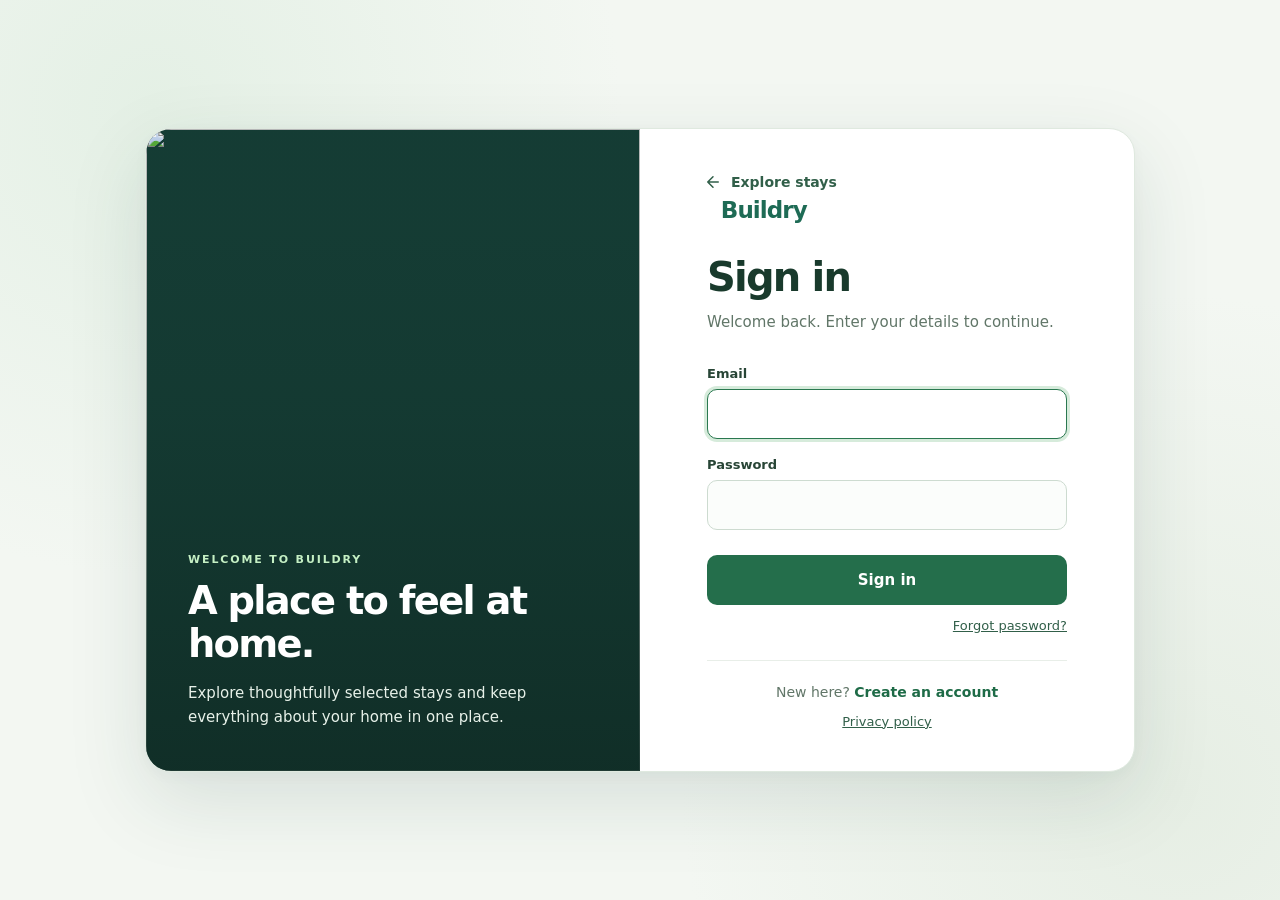
==== apps/property-catalog/server/src/login.html @ 2aed842a "Add full property catalog application" ====
<!doctype html>
<html lang="en">
<head>
  <meta charset="utf-8">
  <meta name="viewport" content="width=device-width, initial-scale=1, viewport-fit=cover">
  <meta name="theme-color" content="#153d35">
  <meta name="apple-mobile-web-app-capable" content="yes">
  <meta name="apple-mobile-web-app-title" content="Buildry Admin">
  <link rel="manifest" href="/admin.webmanifest?v=20261017-deep-green">
  <link rel="icon" type="image/svg+xml" sizes="any" href="/favicon.svg?v=20261017-symbol">
  <link rel="icon" type="image/x-icon" href="/favicon.ico?v=20261017-symbol">
  <link rel="apple-touch-icon" sizes="180x180" href="/icons/buildry-admin-180.png?v=20261017-deep-green">
  <title>Sign in | Buildry</title>
  <style>
    :root{font-family:Inter,ui-sans-serif,system-ui,-apple-system,BlinkMacSystemFont,"Segoe UI",sans-serif;color:#1c3329;background:#f3f7f2}
    *{box-sizing:border-box}
    body{min-height:100svh;margin:0;padding:40px 24px;display:grid;place-items:center;background:radial-gradient(circle at 12% 12%,#e4f0e5 0,transparent 34%),radial-gradient(circle at 92% 88%,#e6eee4 0,transparent 35%),#f3f7f2}
    a{color:inherit}
    .login-shell{display:grid;grid-template-columns:minmax(0,1fr) minmax(0,1fr);width:min(100%,990px);min-height:610px;overflow:hidden;border:1px solid #dfe9df;border-radius:26px;background:#fff;box-shadow:0 28px 80px #153d3520,0 4px 14px #153d3508}
    .showcase{position:relative;display:flex;align-items:flex-end;min-height:610px;overflow:hidden;background:#153d35;color:#fff;isolation:isolate}
    .showcase img{position:absolute;inset:0;width:100%;height:100%;object-fit:cover;object-position:48% center;z-index:-2}
    .showcase:after{content:"";position:absolute;inset:0;z-index:-1;background:linear-gradient(180deg,#102d260f 15%,#102d2638 45%,#102d26e8 100%)}
    .showcase-copy{padding:42px;max-width:430px}
    .showcase-eyebrow{display:block;margin-bottom:13px;color:#c5f0c4;font-size:11px;font-weight:800;letter-spacing:.17em;text-transform:uppercase}
    .showcase h2{max-width:350px;margin:0;font-size:clamp(32px,3vw,43px);line-height:1.13;font-weight:750;letter-spacing:-.045em}
    .showcase p{max-width:340px;margin:15px 0 0;color:#e7f1e9;font-size:15px;line-height:1.6}
    .login-panel{display:flex;flex-direction:column;padding:36px clamp(30px,5vw,64px) 42px}
    .back-link{display:inline-flex;align-items:center;align-self:flex-start;gap:9px;min-height:34px;margin-left:-7px;padding:5px 7px;border-radius:8px;color:#315f49;font-size:14px;font-weight:650;text-decoration:none;transition:background .15s,color .15s}
    .back-link:hover{background:#edf5ed;color:#174d3b}
    .back-link svg{width:18px;height:18px;flex:none}
    .back-link:focus-visible,.signup a:focus-visible,button:focus-visible{outline:3px solid #88bf96;outline-offset:3px}
    .panel-content{width:100%;max-width:360px;margin:auto}
    .brand{display:inline-flex;align-items:center;gap:3px;margin-bottom:34px;color:#1e6b55;font-family:system-ui,sans-serif;font-size:23px;font-weight:800;letter-spacing:-.04em;line-height:23px}
    .brand img{display:block;width:10.8px;height:22px}
    .brand span{display:block;height:22px;line-height:22px}
    h1{margin:0;color:#193a2c;font-size:clamp(32px,3.2vw,40px);line-height:1.1;font-weight:750;letter-spacing:-.045em}
    .intro{margin:12px 0 31px;color:#617668;font-size:15px;line-height:1.55}
    form{display:grid;gap:18px}
    .field{display:grid;gap:8px}
    label{color:#284536;font-size:13px;font-weight:700}
    input{width:100%;height:50px;padding:0 15px;border:1px solid #cddbd0;border-radius:10px;background:#fbfdfb;color:#172e23;font:inherit;font-size:15px;transition:border-color .15s,box-shadow .15s,background .15s}
    input:hover{border-color:#9ebea7}
    input:focus{outline:none;border-color:#2a7850;background:#fff;box-shadow:0 0 0 3px #d6ebdb}
    button{width:100%;min-height:50px;margin-top:7px;padding:12px 18px;border:0;border-radius:10px;background:#246e4b;color:#fff;font:inherit;font-size:15px;font-weight:700;cursor:pointer;transition:background .15s,transform .15s,box-shadow .15s}
    button:hover{background:#195a3b;box-shadow:0 8px 16px #195a3b24}
    button:active{transform:translateY(1px)}
    .error{margin:0;padding:11px 13px;border:1px solid #f0c9c5;border-radius:9px;background:#fff3f1;color:#9a2929;font-size:13px;line-height:1.45}
    .notice{margin:0 0 18px;padding:11px 13px;border:1px solid #b9d9c0;border-radius:9px;background:#edf8ef;color:#245b3e;font-size:13px;line-height:1.45}
    .social-signin{display:flex;flex-direction:column;align-items:center;gap:14px;margin-top:26px}
    .social-signin-label{display:flex;align-items:center;gap:12px;width:100%;margin:0;color:#718477;font-size:13px;white-space:nowrap}
    .social-signin-label:before,.social-signin-label:after{content:"";height:1px;flex:1;background:#e8eee8}
    .google-signin{display:flex;align-items:center;justify-content:center;width:52px;height:52px;border:1px solid #cddbd0;border-radius:13px;background:#fff;text-decoration:none;transition:background .15s,border-color .15s,box-shadow .15s,transform .15s}
    .google-signin svg{display:block;width:24px;height:24px}
    .google-signin:hover{background:#f3f7f2;border-color:#9ebea7;box-shadow:0 5px 14px #153d3515;transform:translateY(-1px)}
    .google-signin:focus-visible{outline:3px solid #88bf96;outline-offset:3px}
    .signup{margin:27px 0 0;padding-top:23px;border-top:1px solid #e8eee8;color:#617668;font-size:14px;text-align:center}
    .signup a{color:#1e6b47;font-weight:700;text-decoration:none}
    .signup a:hover{text-decoration:underline}
    .forgot-link{margin:13px 0 0;text-align:right;font-size:13px}.forgot-link a{color:#315f49}
    .privacy-link{margin:14px 0 0;text-align:center;font-size:13px}.privacy-link a{color:#315f49}
    @media(max-width:760px){
      body{padding:18px;background:#f7faf6}
      .login-shell{grid-template-columns:1fr;min-height:0;max-width:480px;border-radius:20px}
      .showcase{display:none}
      .login-panel{min-height:min(650px,calc(100svh - 36px));padding:25px clamp(26px,7vw,42px) 35px}
      .panel-content{margin:auto}
    }
    @media(max-width:480px){
      body{display:block;min-height:100svh;padding:0;background:#fff}
      .login-shell{width:100%;max-width:none;min-height:100svh;border:0;border-radius:0;box-shadow:none}
      .login-panel{min-height:100svh;padding:23px 25px 32px}
      .panel-content{margin:54px auto 0}
      .brand{margin-bottom:29px}
    }
    @media(prefers-reduced-motion:reduce){.back-link,input,button{transition:none}}
  </style>
</head>
<body>
  <main class="login-shell">
    <section class="showcase" aria-label="Discover Buildry stays">
      <img src="/assets/stay-house-modern.jpg" alt="" loading="eager">
      <div class="showcase-copy">
        <span class="showcase-eyebrow">Welcome to Buildry</span>
        <h2>A place to feel at home.</h2>
        <p>Explore thoughtfully selected stays and keep everything about your home in one place.</p>
      </div>
    </section>
    <section class="login-panel" aria-labelledby="login-title">
      <a class="back-link" href="/stays"><svg viewBox="0 0 24 24" fill="none" stroke="currentColor" stroke-width="2" stroke-linecap="round" stroke-linejoin="round" aria-hidden="true"><path d="M19 12H5m7 7-7-7 7-7"/></svg><span>Explore stays</span></a>
      <div class="panel-content">
        <div class="brand"><img src="/icons/buildry-mark.svg?v=20261017-vibrant" alt=""><span>Buildry</span></div>
        <h1 id="login-title">Sign in</h1>
        <p class="intro">Welcome back. Enter your details to continue.</p>
        <!-- status_message -->
        <form method="post" action="/login">
          <!-- oauth_return -->
          <div class="field"><label for="email">Email</label><input id="email" name="email" type="email" autocomplete="username" required autofocus></div>
          <div class="field"><label for="password">Password</label><input id="password" name="password" type="password" autocomplete="current-password" required></div>
          <!-- error_message -->
          <button type="submit">Sign in</button>
        </form>
        <p class="forgot-link"><a href="/forgot-password">Forgot password?</a></p>
        <!-- google_signin -->
        <p class="signup">New here? <a href="/signup">Create an account</a></p>
        <p class="privacy-link"><a href="/privacy">Privacy policy</a></p>
      </div>
    </section>
  </main>
</body>
</html>
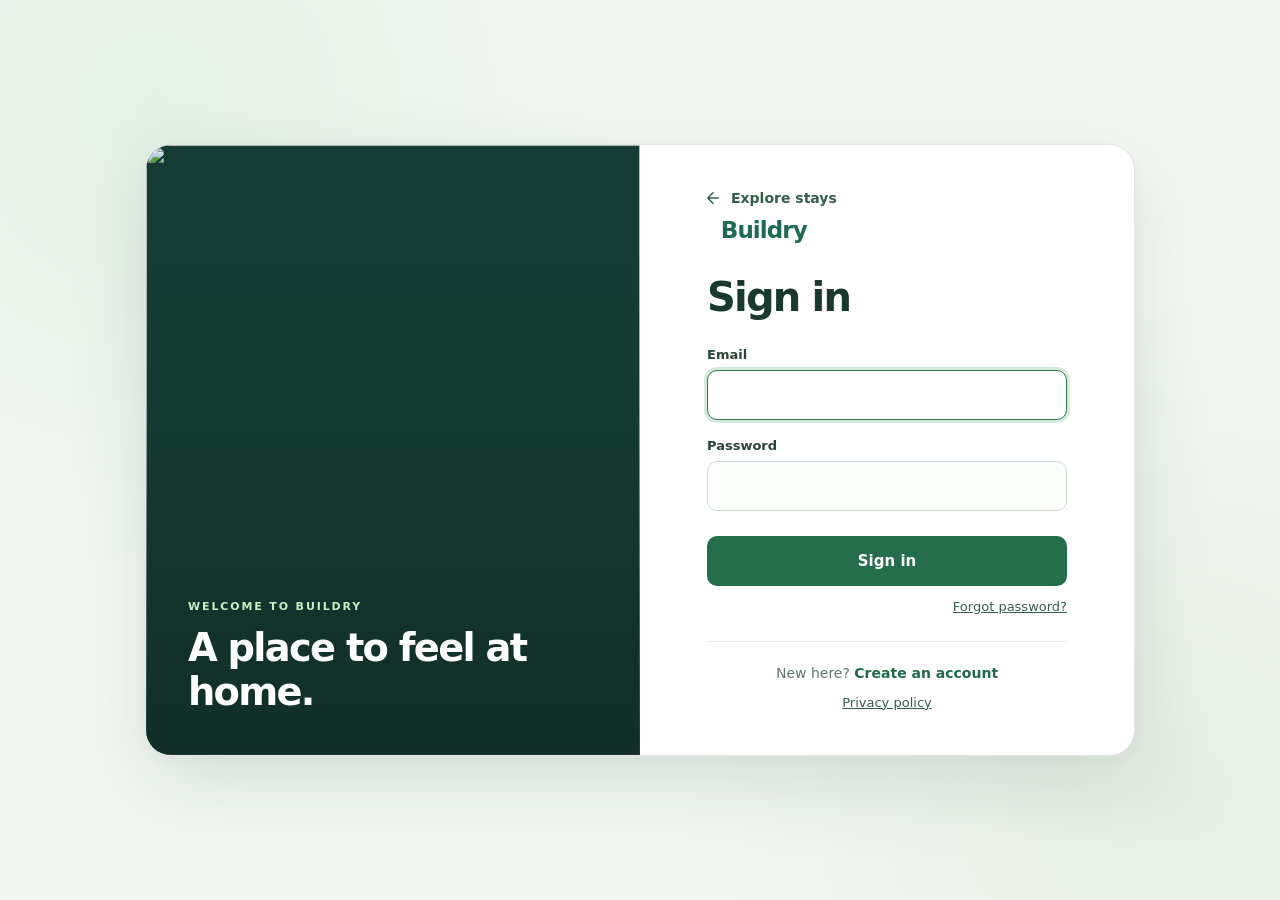
==== commit 996e4316: "Complete property catalog UI and deployment integration Include the remaining document controls, ser" ====
--- a/apps/property-catalog/server/src/login.html
+++ b/apps/property-catalog/server/src/login.html
@@ -33,7 +33,7 @@
     .brand{display:inline-flex;align-items:center;gap:3px;margin-bottom:34px;color:#1e6b55;font-family:system-ui,sans-serif;font-size:23px;font-weight:800;letter-spacing:-.04em;line-height:23px}
     .brand img{display:block;width:10.8px;height:22px}
     .brand span{display:block;height:22px;line-height:22px}
-    h1{margin:0;color:#193a2c;font-size:clamp(32px,3.2vw,40px);line-height:1.1;font-weight:750;letter-spacing:-.045em}
+    h1{margin:0 0 28px;color:#193a2c;font-size:clamp(32px,3.2vw,40px);line-height:1.1;font-weight:750;letter-spacing:-.045em}
     .intro{margin:12px 0 31px;color:#617668;font-size:15px;line-height:1.55}
     form{display:grid;gap:18px}
     .field{display:grid;gap:8px}
@@ -82,7 +82,6 @@
       <div class="showcase-copy">
         <span class="showcase-eyebrow">Welcome to Buildry</span>
         <h2>A place to feel at home.</h2>
-        <p>Explore thoughtfully selected stays and keep everything about your home in one place.</p>
       </div>
     </section>
     <section class="login-panel" aria-labelledby="login-title">
@@ -90,7 +89,7 @@
       <div class="panel-content">
         <div class="brand"><img src="/icons/buildry-mark.svg?v=20261017-vibrant" alt=""><span>Buildry</span></div>
         <h1 id="login-title">Sign in</h1>
-        <p class="intro">Welcome back. Enter your details to continue.</p>
+        <!-- login_context -->
         <!-- status_message -->
         <form method="post" action="/login">
           <!-- oauth_return -->
